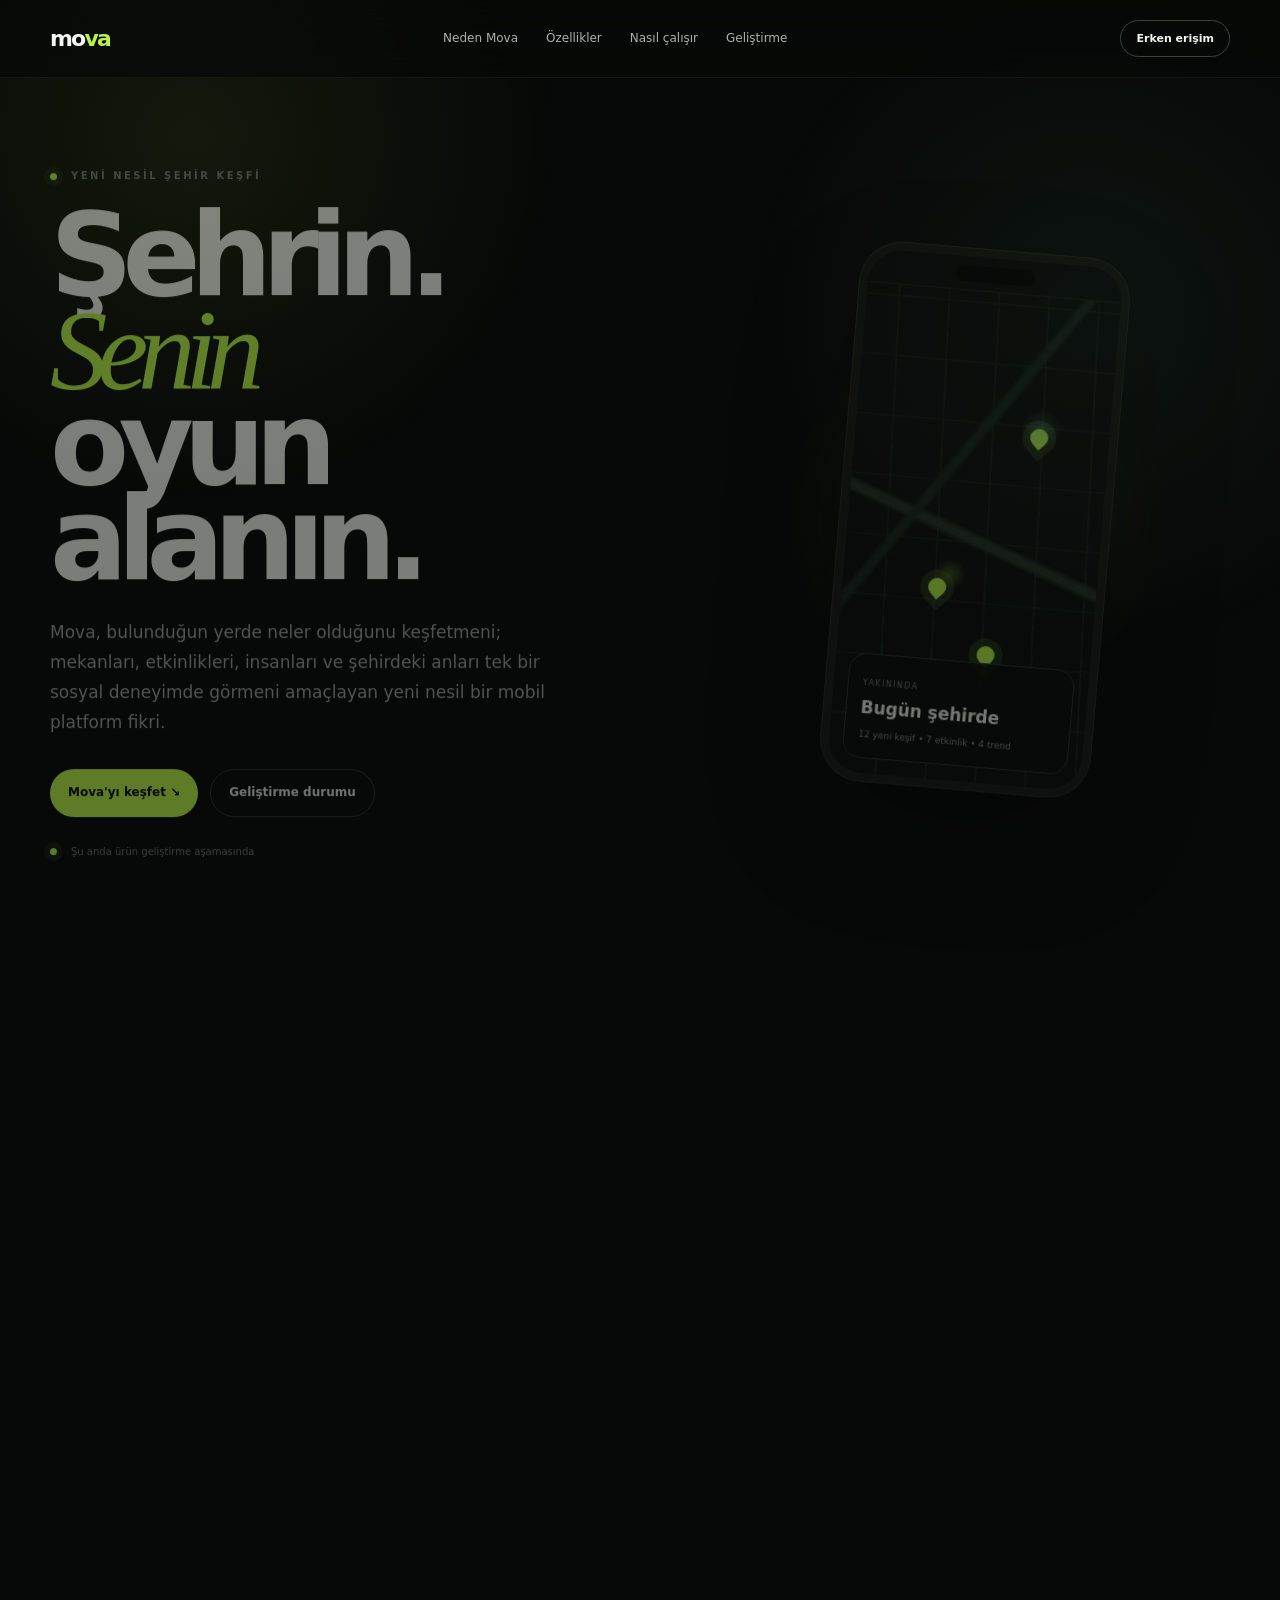
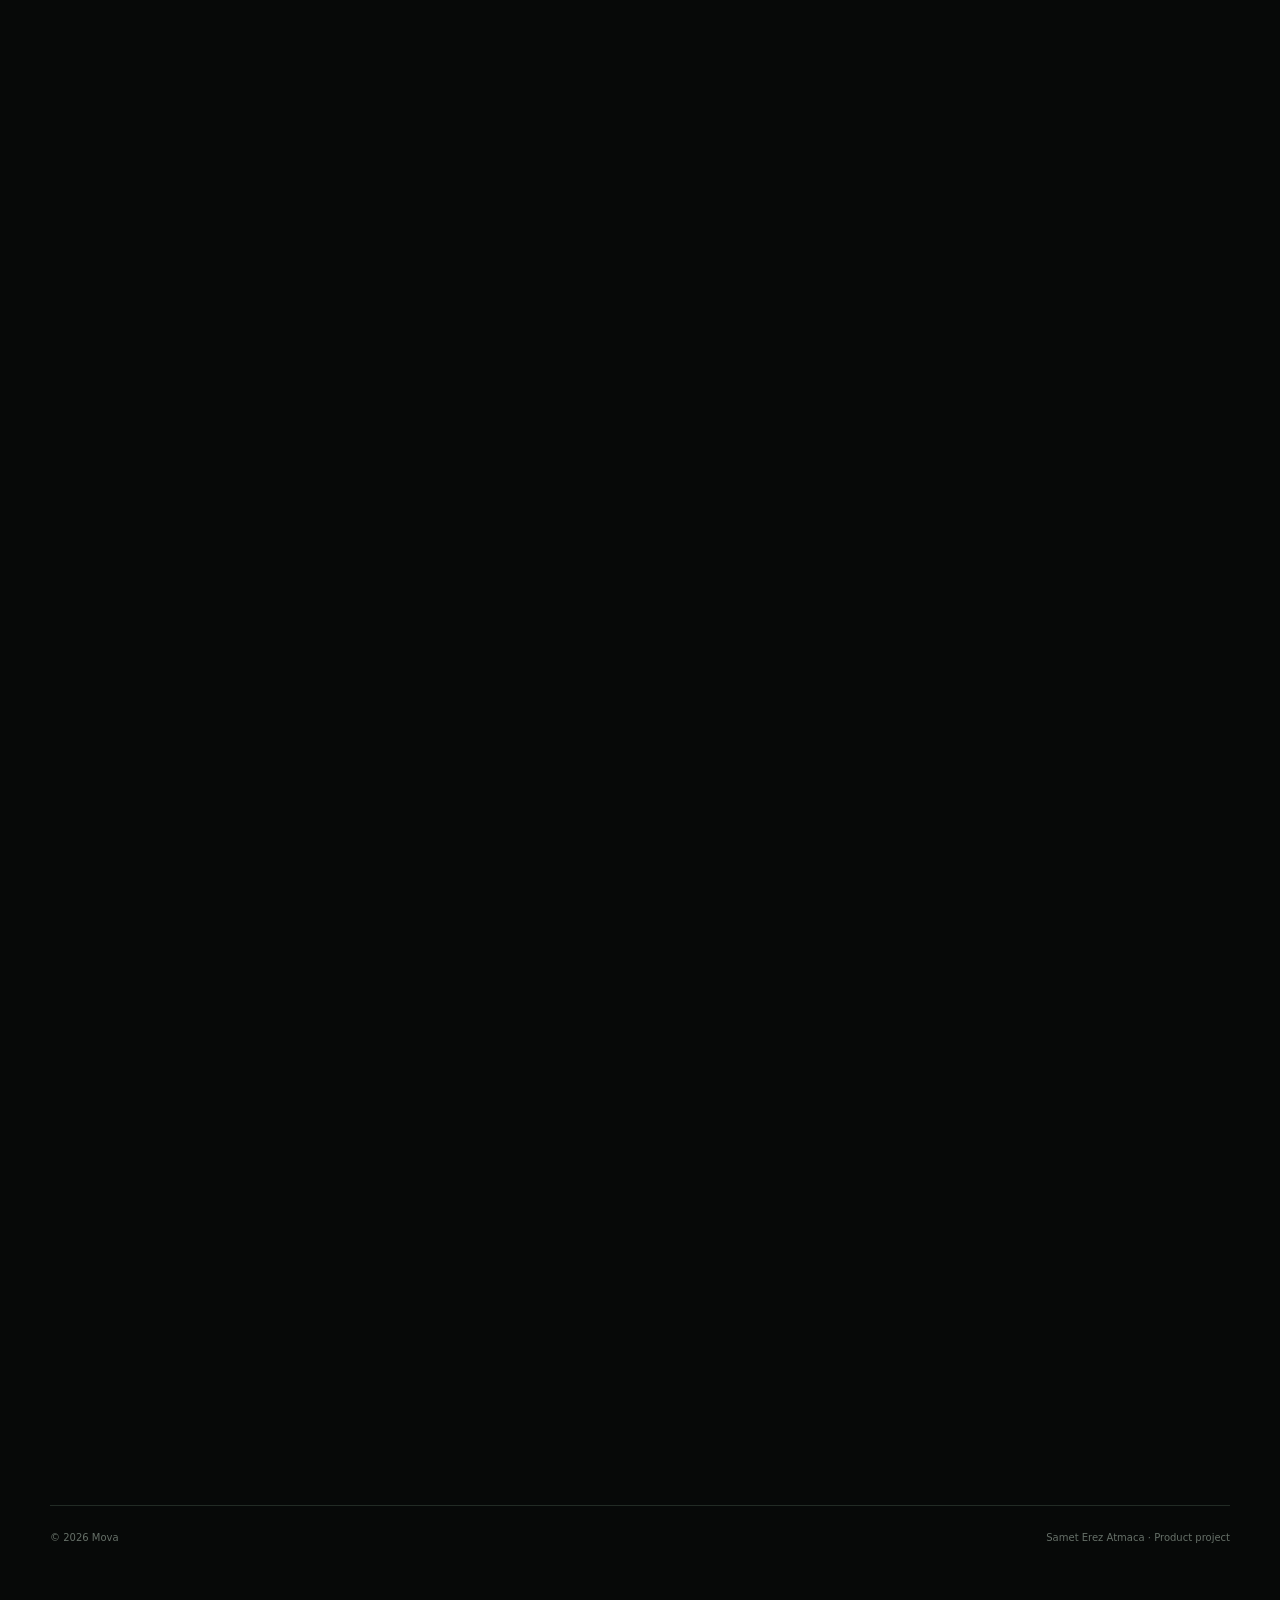
==== mova/index.html @ a4780892 "Add extensionless Mova route" ====
<!doctype html><html lang="tr"><head><meta charset="utf-8"><meta name="viewport" content="width=device-width,initial-scale=1"><meta http-equiv="refresh" content="0;url=../mova.html"><title>Mova</title></head><body></body></html>
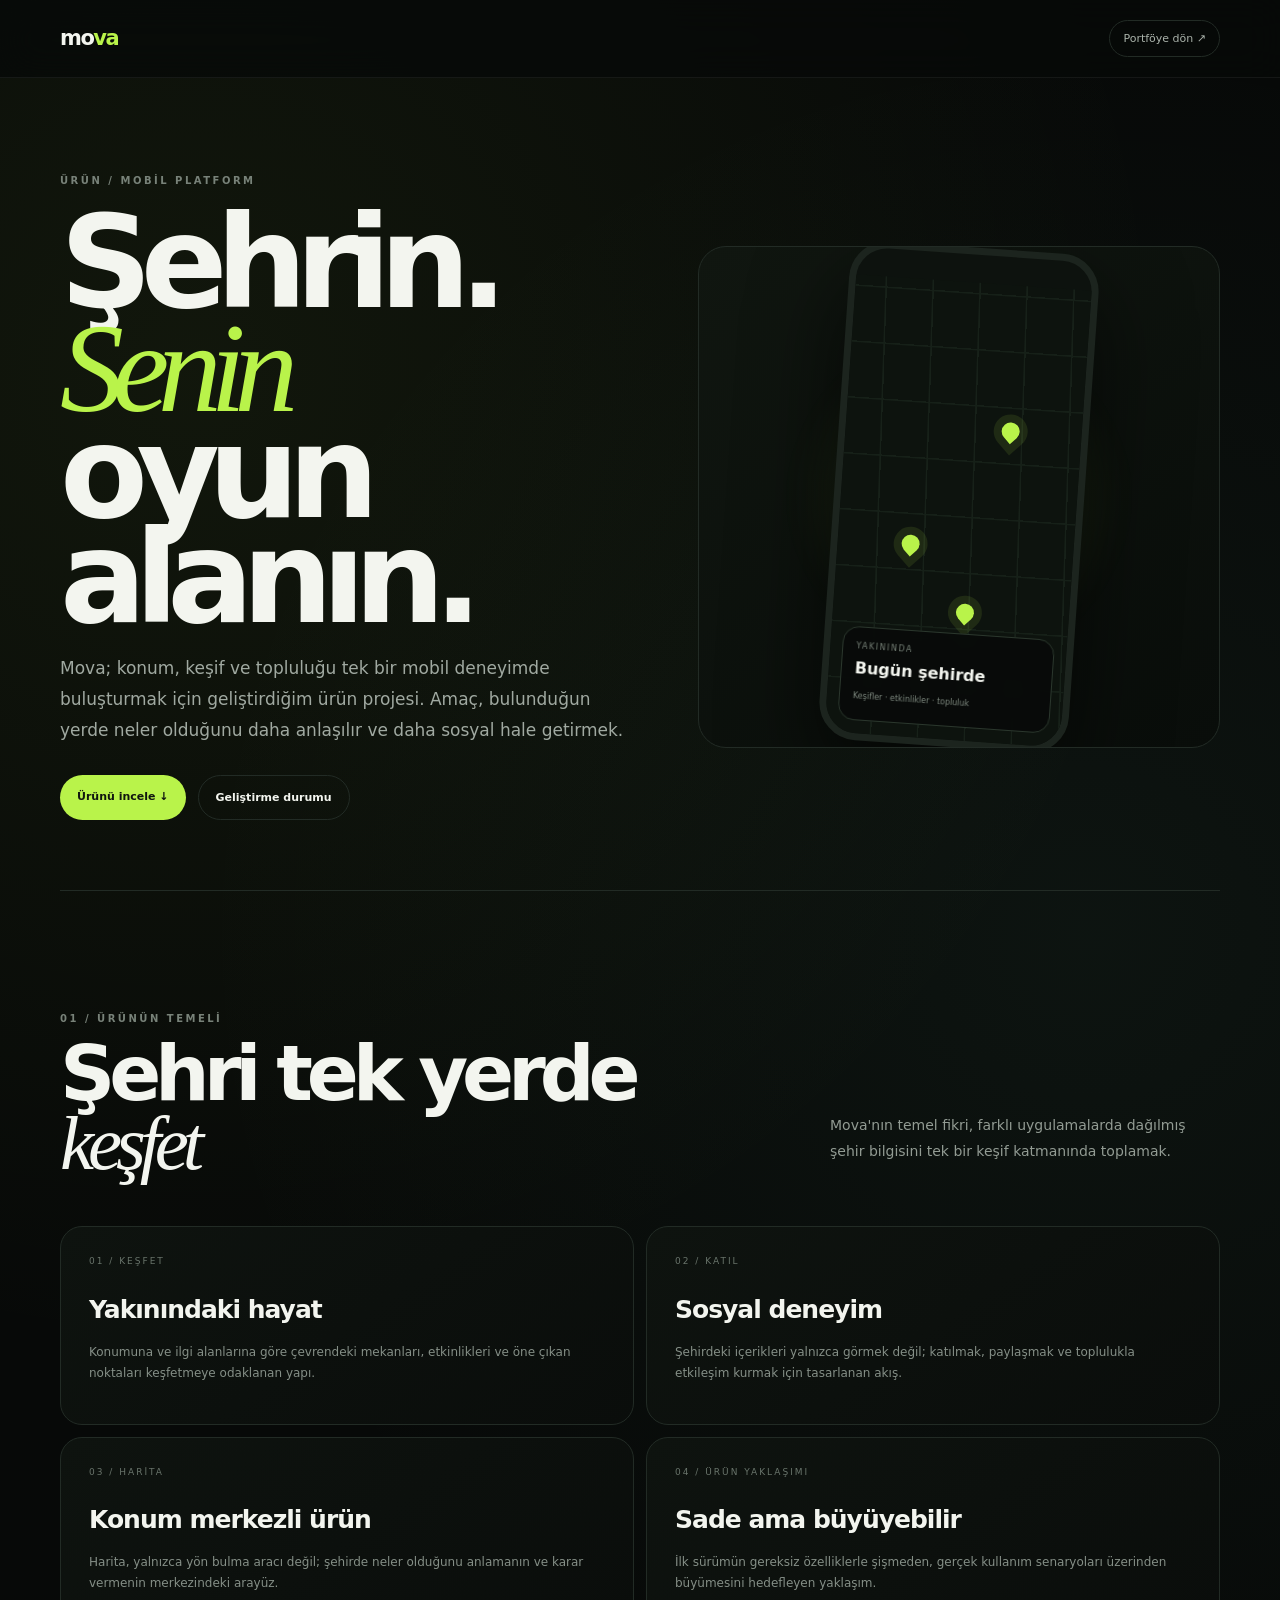
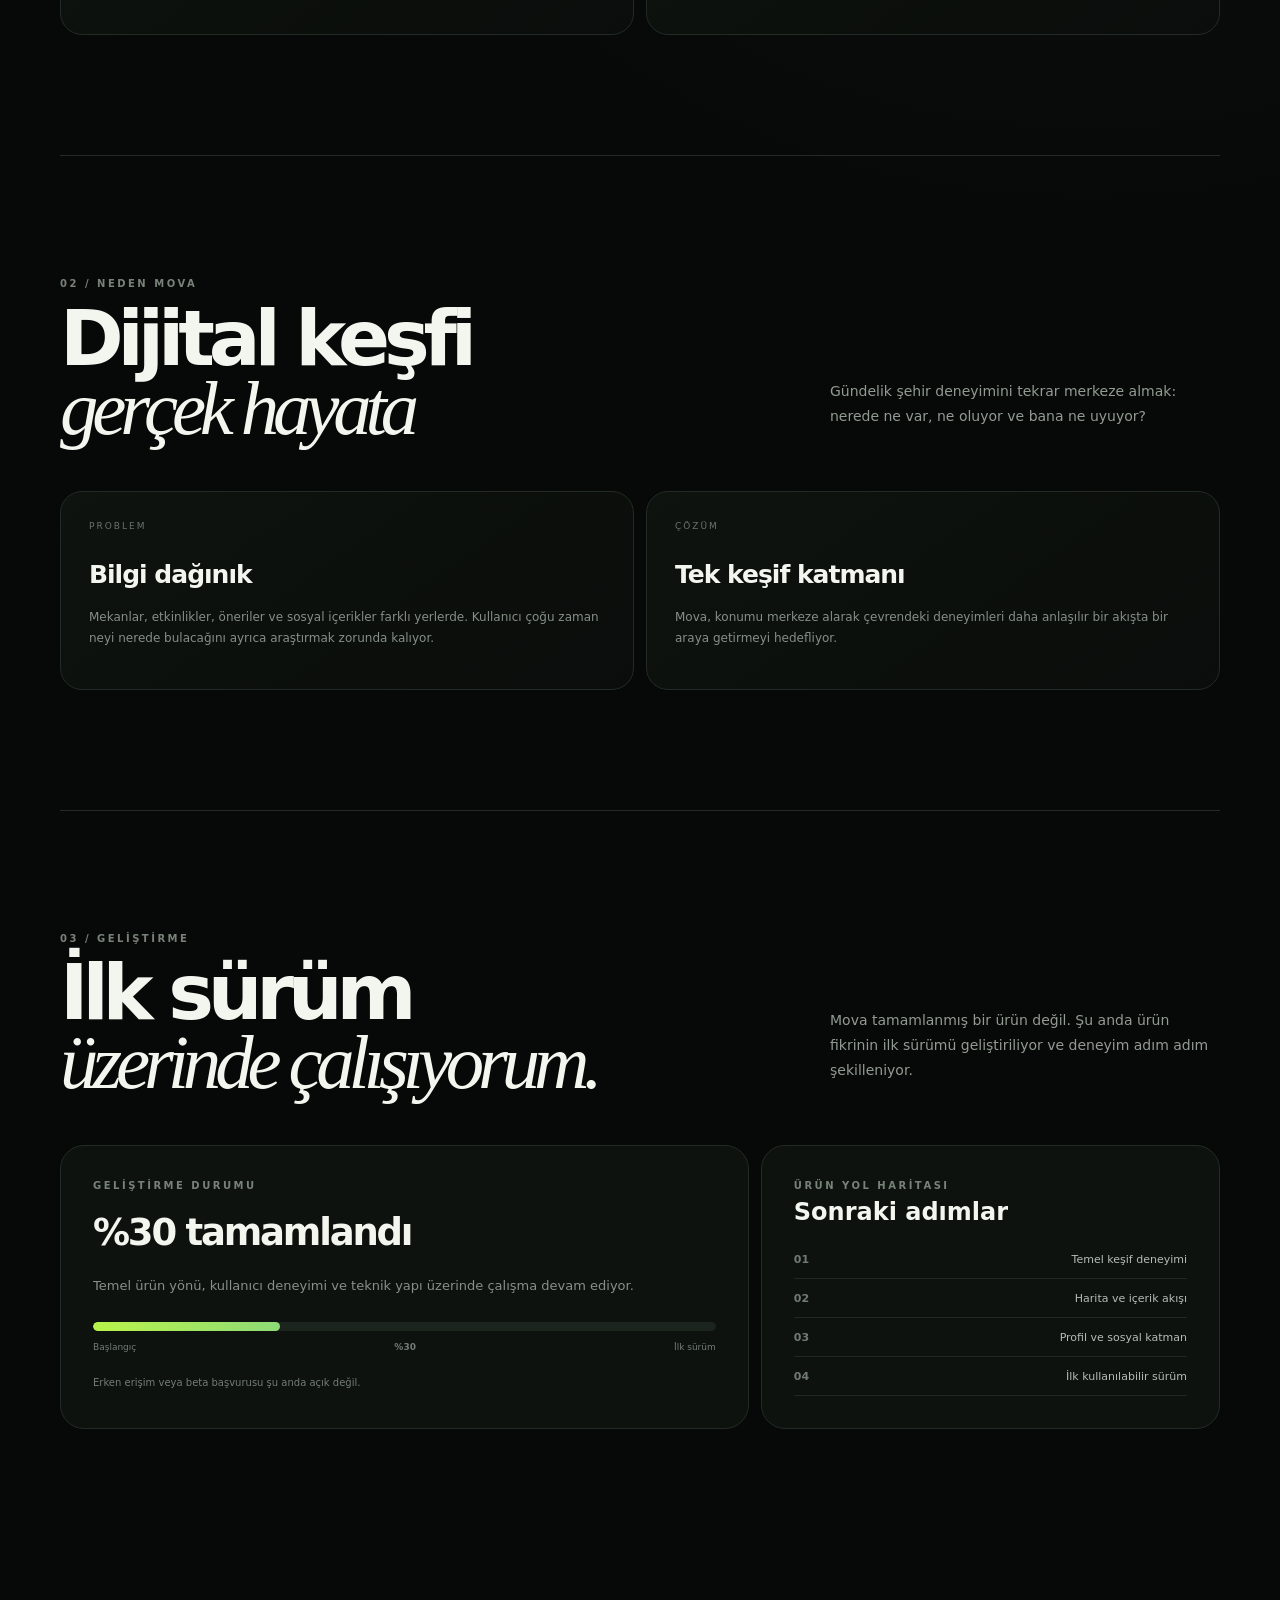
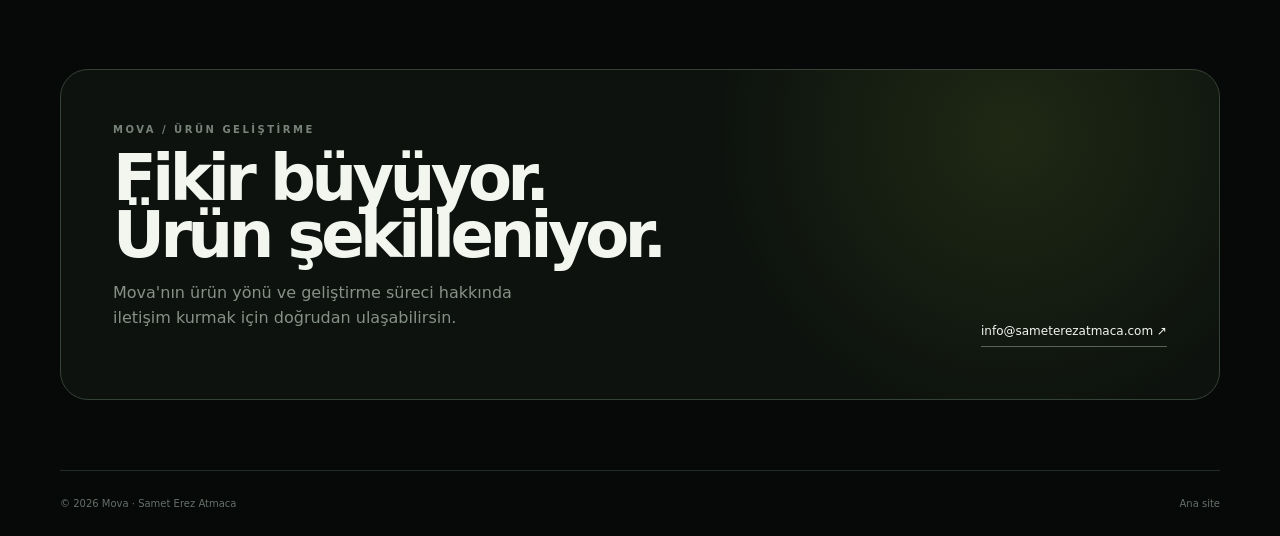
==== commit ed26be8f: "Build extensionless Mova product page with 30% status" ====
--- a/mova/index.html
+++ b/mova/index.html
@@ -1 +1,23 @@
-<!doctype html><html lang="tr"><head><meta charset="utf-8"><meta name="viewport" content="width=device-width,initial-scale=1"><meta http-equiv="refresh" content="0;url=../mova.html"><title>Mova</title></head><body></body></html>+<!doctype html>
+<html lang="tr">
+<head>
+<meta charset="utf-8"><meta name="viewport" content="width=device-width,initial-scale=1">
+<meta name="description" content="Mova — konum, keşif ve topluluğu tek deneyimde buluşturan mobil ürün.">
+<meta name="theme-color" content="#070908">
+<title>Mova — Ürün</title>
+<style>
+:root{--bg:#070908;--card:#0d120e;--text:#f3f5ef;--muted:#929b93;--line:#222b25;--accent:#b9f34a;--max:1160px}*{box-sizing:border-box}html{scroll-behavior:smooth}body{margin:0;background:radial-gradient(circle at 15% 10%,rgba(185,243,74,.06),transparent 28%),radial-gradient(circle at 85% 25%,rgba(127,224,176,.05),transparent 30%),var(--bg);color:var(--text);font-family:Inter,system-ui,sans-serif;line-height:1.55}a{color:inherit;text-decoration:none}.wrap{width:min(var(--max),calc(100% - 40px));margin:auto}.nav{height:78px;position:sticky;top:0;z-index:20;background:rgba(7,9,8,.78);backdrop-filter:blur(18px);border-bottom:1px solid rgba(255,255,255,.06)}.navin{height:100%;display:flex;align-items:center;justify-content:space-between}.brand{font-weight:900;font-size:21px;letter-spacing:-1.5px}.brand span{color:var(--accent)}.back{font-size:11px;color:#aab3aa;border:1px solid var(--line);padding:9px 13px;border-radius:999px}.hero{min-height:82vh;display:grid;grid-template-columns:1.05fr .95fr;gap:60px;align-items:center;padding:95px 0 70px}.eyebrow{font-size:10px;font-weight:800;letter-spacing:2.5px;color:#788279}.hero h1{font-size:clamp(68px,10vw,140px);letter-spacing:-.09em;line-height:.82;margin:22px 0}.hero h1 em{font-family:Georgia,serif;font-weight:400;color:var(--accent)}.lead{max-width:610px;color:#a0a9a1;font-size:17px;line-height:1.8}.actions{display:flex;gap:12px;flex-wrap:wrap;margin-top:30px}.btn{padding:13px 17px;border-radius:999px;font-size:11px;font-weight:900}.primary{background:var(--accent);color:#10160f}.secondary{border:1px solid var(--line)}.visual{min-height:500px;border:1px solid var(--line);border-radius:28px;background:linear-gradient(145deg,#101610,#090d0a);position:relative;overflow:hidden;display:grid;place-items:center}.orb{position:absolute;width:380px;height:380px;border-radius:50%;background:radial-gradient(circle,rgba(185,243,74,.16),transparent 62%);filter:blur(12px)}.phone{position:relative;width:250px;height:500px;border:7px solid #1c241e;border-radius:38px;background:#0d120e;box-shadow:0 40px 90px #0009;overflow:hidden;transform:rotate(4deg)}.screen{position:absolute;inset:28px 0 0;background:repeating-linear-gradient(0deg,transparent 0 54px,#162018 55px 56px),repeating-linear-gradient(88deg,transparent 0 45px,#172119 46px 47px),#0d130e}.pin{position:absolute;width:18px;height:18px;border-radius:50% 50% 50% 0;background:var(--accent);transform:rotate(-45deg);box-shadow:0 0 0 8px rgba(185,243,74,.1)}.p1{left:27%;top:56%}.p2{left:66%;top:30%}.p3{left:52%;top:70%}.mapcard{position:absolute;left:12px;right:12px;bottom:13px;padding:13px;border:1px solid #2b372d;border-radius:16px;background:rgba(7,10,8,.88);backdrop-filter:blur(8px)}.mapcard small{display:block;color:#778178;font-size:8px;letter-spacing:1.5px}.mapcard strong{display:block;font-size:16px;margin-top:4px}.mapcard span{font-size:8px;color:#7e887f}.section{padding:120px 0;border-top:1px solid var(--line)}.head{display:flex;justify-content:space-between;gap:50px;align-items:end;margin-bottom:48px}.head h2{font-size:clamp(48px,6vw,86px);letter-spacing:-.08em;line-height:.9;margin:12px 0 0}.head h2 em{font-family:Georgia,serif;font-weight:400}.head p{max-width:390px;color:var(--muted);font-size:14px;line-height:1.8}.grid{display:grid;grid-template-columns:repeat(2,1fr);gap:12px}.card{padding:28px;border:1px solid var(--line);border-radius:22px;background:linear-gradient(145deg,#0e130f,#0a0d0b)}.card small{display:block;color:#69746b;font-size:9px;letter-spacing:2px;margin-bottom:22px}.card h3{font-size:25px;letter-spacing:-.04em;margin:0 0 9px}.card p{font-size:12px;color:#858f87;line-height:1.75}.status{display:grid;grid-template-columns:1.2fr .8fr;gap:12px}.statusbox,.roadmap{border:1px solid var(--line);border-radius:24px;background:var(--card);padding:32px}.statusbox h3{font-size:37px;letter-spacing:-.06em;margin:10px 0}.statusbox p{color:#879087;font-size:13px;line-height:1.8}.bar{height:9px;background:#1b241d;border-radius:999px;overflow:hidden;margin:24px 0 10px}.bar span{display:block;width:30%;height:100%;background:linear-gradient(90deg,var(--accent),#8edb77);border-radius:999px}.statusline{display:flex;justify-content:space-between;color:#727d74;font-size:9px}.roadmap h3{margin:0;font-size:24px}.roadmap-list{margin-top:20px;display:grid;gap:11px}.roadmap-list div{display:flex;justify-content:space-between;gap:20px;padding-bottom:10px;border-bottom:1px solid #202921;font-size:11px}.roadmap-list b{color:#707b72}.roadmap-list span{color:#b4bdb5;text-align:right}.note{margin-top:20px;color:#737d75;font-size:10px}.cta{padding:120px 0 70px}.ctabox{border:1px solid #354236;border-radius:28px;padding:52px;display:flex;justify-content:space-between;gap:40px;align-items:end;background:radial-gradient(circle at 82% 20%,rgba(185,243,74,.1),transparent 30%),#0d120e}.ctabox h2{font-size:clamp(40px,5vw,70px);line-height:.9;letter-spacing:-.07em;margin:12px 0}.ctabox p{color:#879087;max-width:450px}.mail{font-size:12px;border-bottom:1px solid #586255;padding-bottom:5px}footer{border-top:1px solid var(--line);padding:25px 0;color:#657068;font-size:10px;display:flex;justify-content:space-between}
+@media(max-width:850px){.hero{grid-template-columns:1fr;padding-top:75px}.visual{min-height:430px}.phone{width:215px;height:430px}.head{display:block}.head p{margin-top:18px}.status{grid-template-columns:1fr}.ctabox{display:block;padding:38px}.mail{display:inline-block;margin-top:20px}}@media(max-width:560px){.wrap{width:calc(100% - 30px)}.hero h1{font-size:63px}.grid{grid-template-columns:1fr}.visual{min-height:390px}.phone{width:195px;height:380px}.section{padding:90px 0}footer{display:block}footer div+div{margin-top:8px}}
+</style>
+</head>
+<body>
+<header class="nav"><div class="wrap navin"><a class="brand" href="../">mo<span>va</span></a><a class="back" href="../">Portföye dön ↗</a></div></header>
+<main>
+<section class="wrap hero"><div><div class="eyebrow">ÜRÜN / MOBİL PLATFORM</div><h1>Şehrin.<br><em>Senin</em><br>oyun alanın.</h1><p class="lead">Mova; konum, keşif ve topluluğu tek bir mobil deneyimde buluşturmak için geliştirdiğim ürün projesi. Amaç, bulunduğun yerde neler olduğunu daha anlaşılır ve daha sosyal hale getirmek.</p><div class="actions"><a class="btn primary" href="#ozellikler">Ürünü incele ↓</a><a class="btn secondary" href="#durum">Geliştirme durumu</a></div></div><div class="visual"><div class="orb"></div><div class="phone"><div class="screen"><span class="pin p1"></span><span class="pin p2"></span><span class="pin p3"></span><div class="mapcard"><small>YAKININDA</small><strong>Bugün şehirde</strong><span>Keşifler · etkinlikler · topluluk</span></div></div></div></div></section>
+<section id="ozellikler" class="wrap section"><div class="head"><div><div class="eyebrow">01 / ÜRÜNÜN TEMELİ</div><h2>Şehri tek yerde<br><em>keşfet</em></h2></div><p>Mova'nın temel fikri, farklı uygulamalarda dağılmış şehir bilgisini tek bir keşif katmanında toplamak.</p></div><div class="grid"><article class="card"><small>01 / KEŞFET</small><h3>Yakınındaki hayat</h3><p>Konumuna ve ilgi alanlarına göre çevrendeki mekanları, etkinlikleri ve öne çıkan noktaları keşfetmeye odaklanan yapı.</p></article><article class="card"><small>02 / KATIL</small><h3>Sosyal deneyim</h3><p>Şehirdeki içerikleri yalnızca görmek değil; katılmak, paylaşmak ve toplulukla etkileşim kurmak için tasarlanan akış.</p></article><article class="card"><small>03 / HARİTA</small><h3>Konum merkezli ürün</h3><p>Harita, yalnızca yön bulma aracı değil; şehirde neler olduğunu anlamanın ve karar vermenin merkezindeki arayüz.</p></article><article class="card"><small>04 / ÜRÜN YAKLAŞIMI</small><h3>Sade ama büyüyebilir</h3><p>İlk sürümün gereksiz özelliklerle şişmeden, gerçek kullanım senaryoları üzerinden büyümesini hedefleyen yaklaşım.</p></article></div></section>
+<section class="wrap section"><div class="head"><div><div class="eyebrow">02 / NEDEN MOVA</div><h2>Dijital keşfi<br><em>gerçek hayata</em></h2></div><p>Gündelik şehir deneyimini tekrar merkeze almak: nerede ne var, ne oluyor ve bana ne uyuyor?</p></div><div class="grid"><article class="card"><small>PROBLEM</small><h3>Bilgi dağınık</h3><p>Mekanlar, etkinlikler, öneriler ve sosyal içerikler farklı yerlerde. Kullanıcı çoğu zaman neyi nerede bulacağını ayrıca araştırmak zorunda kalıyor.</p></article><article class="card"><small>ÇÖZÜM</small><h3>Tek keşif katmanı</h3><p>Mova, konumu merkeze alarak çevrendeki deneyimleri daha anlaşılır bir akışta bir araya getirmeyi hedefliyor.</p></article></div></section>
+<section id="durum" class="wrap section"><div class="head"><div><div class="eyebrow">03 / GELİŞTİRME</div><h2>İlk sürüm<br><em>üzerinde çalışıyorum.</em></h2></div><p>Mova tamamlanmış bir ürün değil. Şu anda ürün fikrinin ilk sürümü geliştiriliyor ve deneyim adım adım şekilleniyor.</p></div><div class="status"><div class="statusbox"><div class="eyebrow">GELİŞTİRME DURUMU</div><h3>%30 tamamlandı</h3><p>Temel ürün yönü, kullanıcı deneyimi ve teknik yapı üzerinde çalışma devam ediyor.</p><div class="bar"><span></span></div><div class="statusline"><span>Başlangıç</span><strong>%30</strong><span>İlk sürüm</span></div><div class="note">Erken erişim veya beta başvurusu şu anda açık değil.</div></div><div class="roadmap"><div class="eyebrow">ÜRÜN YOL HARİTASI</div><h3>Sonraki adımlar</h3><div class="roadmap-list"><div><b>01</b><span>Temel keşif deneyimi</span></div><div><b>02</b><span>Harita ve içerik akışı</span></div><div><b>03</b><span>Profil ve sosyal katman</span></div><div><b>04</b><span>İlk kullanılabilir sürüm</span></div></div></div></div></section>
+<section id="iletisim" class="cta"><div class="wrap ctabox"><div><div class="eyebrow">MOVA / ÜRÜN GELİŞTİRME</div><h2>Fikir büyüyor.<br>Ürün şekilleniyor.</h2><p>Mova'nın ürün yönü ve geliştirme süreci hakkında iletişim kurmak için doğrudan ulaşabilirsin.</p></div><a class="mail" href="mailto:info@sameterezatmaca.com">info@sameterezatmaca.com ↗</a></div></section>
+</main>
+<footer class="wrap"><div>© 2026 Mova · Samet Erez Atmaca</div><div><a href="../">Ana site</a></div></footer>
+</body></html>
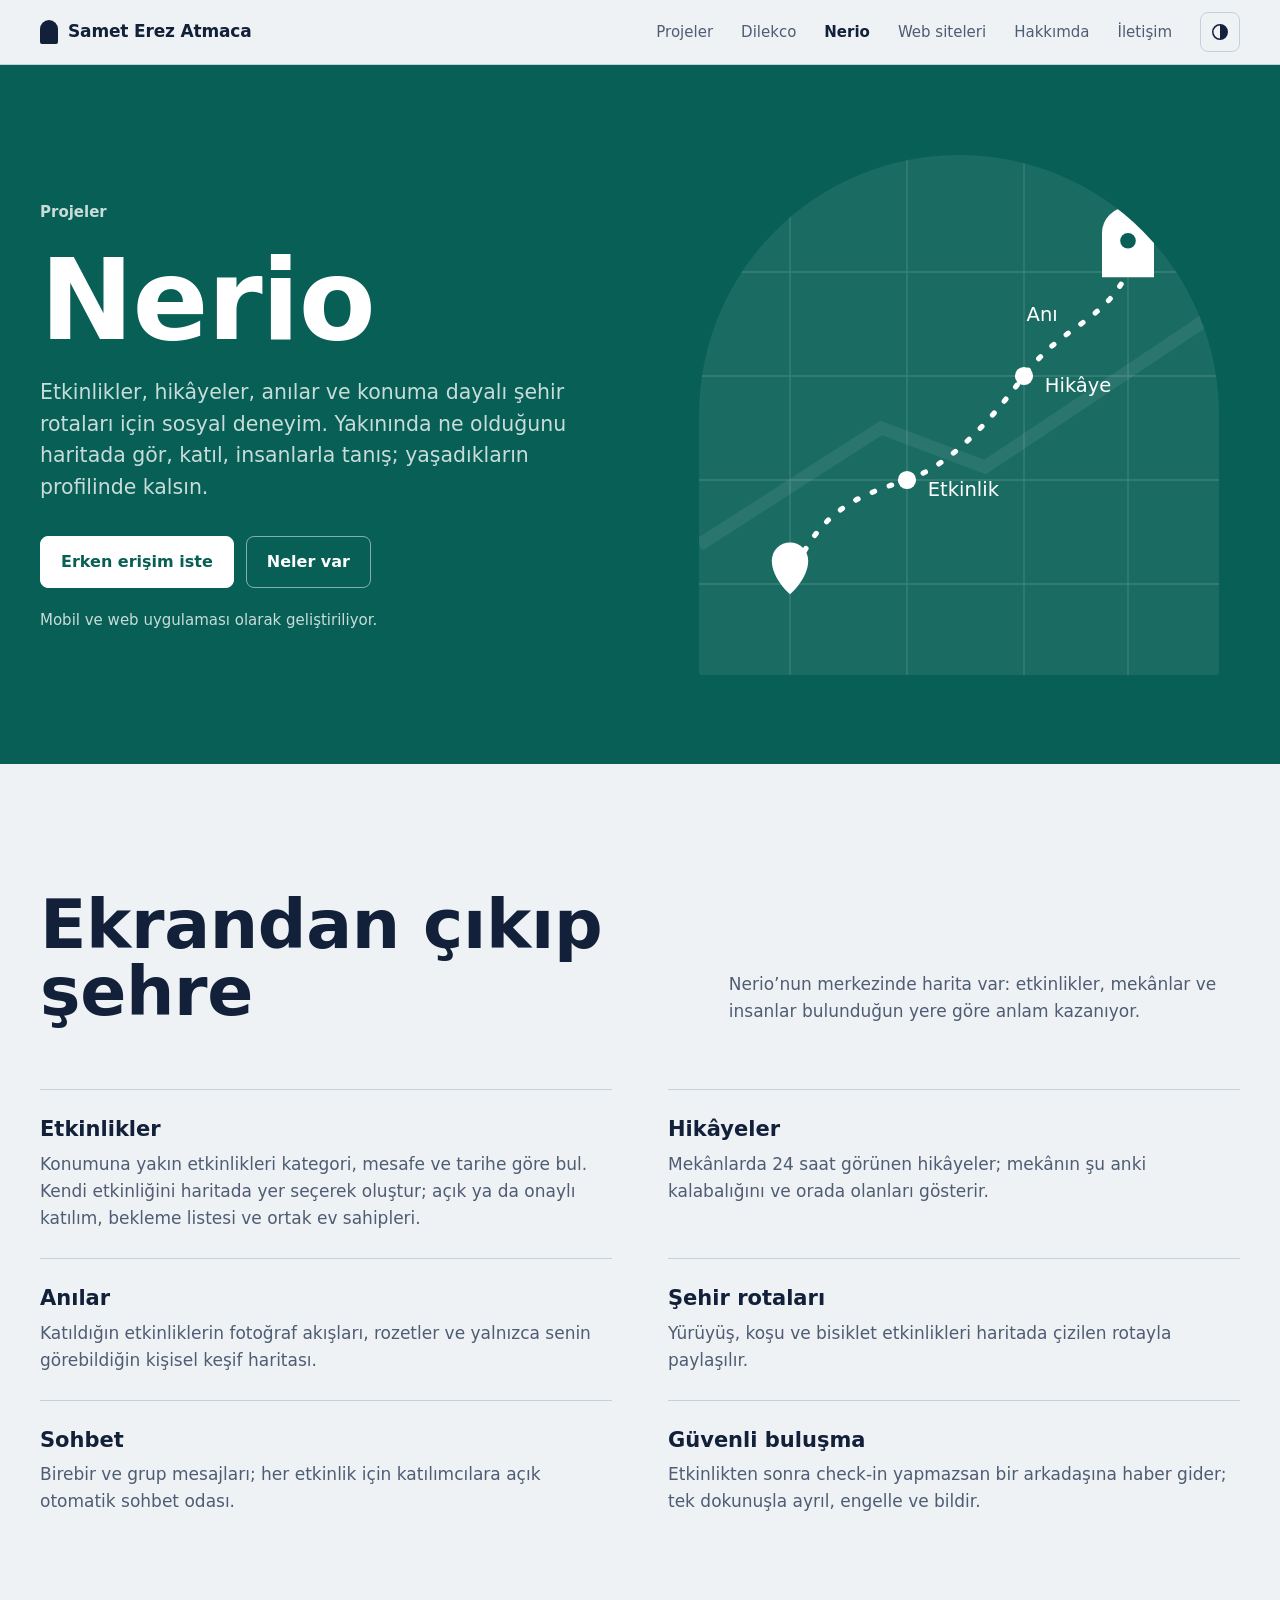
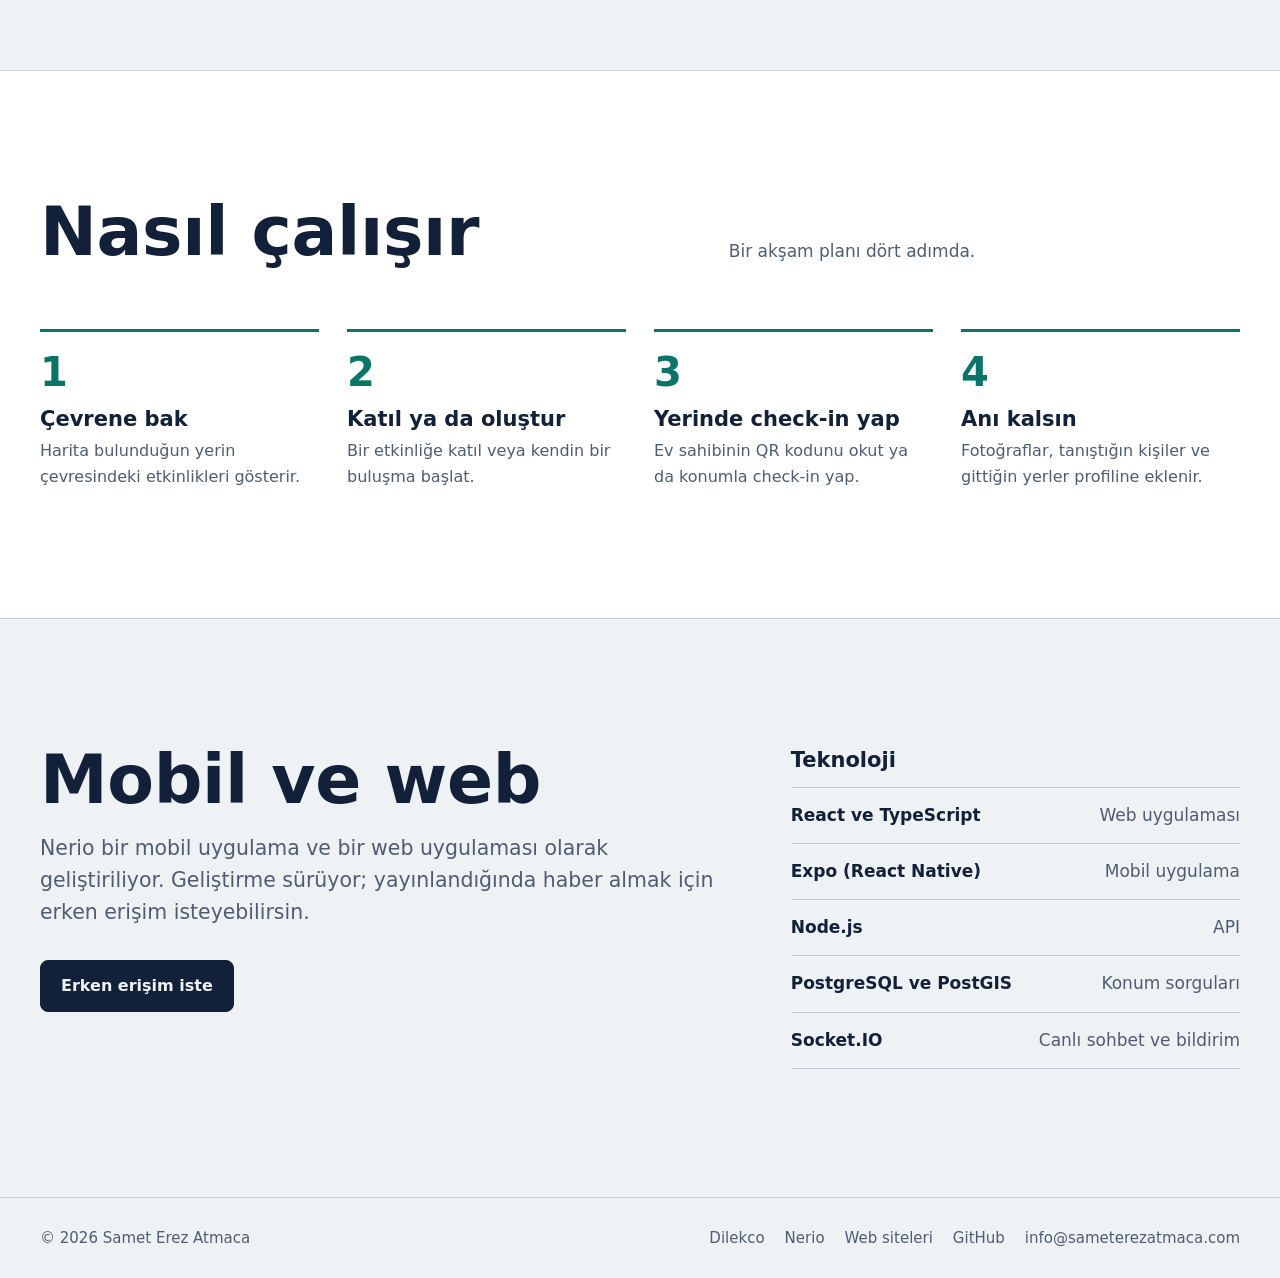
==== commit 8b0dc57f: "Redesign site; add Dilekco page; rename Mova to Nerio - New shared design (site.css, site-ui.js): po" ====
--- a/mova/index.html
+++ b/mova/index.html
@@ -1,23 +1,14 @@
 <!doctype html>
 <html lang="tr">
 <head>
-<meta charset="utf-8"><meta name="viewport" content="width=device-width,initial-scale=1">
-<meta name="description" content="Mova — konum, keşif ve topluluğu tek deneyimde buluşturan mobil ürün.">
-<meta name="theme-color" content="#070908">
-<title>Mova — Ürün</title>
-<style>
-:root{--bg:#070908;--card:#0d120e;--text:#f3f5ef;--muted:#929b93;--line:#222b25;--accent:#b9f34a;--max:1160px}*{box-sizing:border-box}html{scroll-behavior:smooth}body{margin:0;background:radial-gradient(circle at 15% 10%,rgba(185,243,74,.06),transparent 28%),radial-gradient(circle at 85% 25%,rgba(127,224,176,.05),transparent 30%),var(--bg);color:var(--text);font-family:Inter,system-ui,sans-serif;line-height:1.55}a{color:inherit;text-decoration:none}.wrap{width:min(var(--max),calc(100% - 40px));margin:auto}.nav{height:78px;position:sticky;top:0;z-index:20;background:rgba(7,9,8,.78);backdrop-filter:blur(18px);border-bottom:1px solid rgba(255,255,255,.06)}.navin{height:100%;display:flex;align-items:center;justify-content:space-between}.brand{font-weight:900;font-size:21px;letter-spacing:-1.5px}.brand span{color:var(--accent)}.back{font-size:11px;color:#aab3aa;border:1px solid var(--line);padding:9px 13px;border-radius:999px}.hero{min-height:82vh;display:grid;grid-template-columns:1.05fr .95fr;gap:60px;align-items:center;padding:95px 0 70px}.eyebrow{font-size:10px;font-weight:800;letter-spacing:2.5px;color:#788279}.hero h1{font-size:clamp(68px,10vw,140px);letter-spacing:-.09em;line-height:.82;margin:22px 0}.hero h1 em{font-family:Georgia,serif;font-weight:400;color:var(--accent)}.lead{max-width:610px;color:#a0a9a1;font-size:17px;line-height:1.8}.actions{display:flex;gap:12px;flex-wrap:wrap;margin-top:30px}.btn{padding:13px 17px;border-radius:999px;font-size:11px;font-weight:900}.primary{background:var(--accent);color:#10160f}.secondary{border:1px solid var(--line)}.visual{min-height:500px;border:1px solid var(--line);border-radius:28px;background:linear-gradient(145deg,#101610,#090d0a);position:relative;overflow:hidden;display:grid;place-items:center}.orb{position:absolute;width:380px;height:380px;border-radius:50%;background:radial-gradient(circle,rgba(185,243,74,.16),transparent 62%);filter:blur(12px)}.phone{position:relative;width:250px;height:500px;border:7px solid #1c241e;border-radius:38px;background:#0d120e;box-shadow:0 40px 90px #0009;overflow:hidden;transform:rotate(4deg)}.screen{position:absolute;inset:28px 0 0;background:repeating-linear-gradient(0deg,transparent 0 54px,#162018 55px 56px),repeating-linear-gradient(88deg,transparent 0 45px,#172119 46px 47px),#0d130e}.pin{position:absolute;width:18px;height:18px;border-radius:50% 50% 50% 0;background:var(--accent);transform:rotate(-45deg);box-shadow:0 0 0 8px rgba(185,243,74,.1)}.p1{left:27%;top:56%}.p2{left:66%;top:30%}.p3{left:52%;top:70%}.mapcard{position:absolute;left:12px;right:12px;bottom:13px;padding:13px;border:1px solid #2b372d;border-radius:16px;background:rgba(7,10,8,.88);backdrop-filter:blur(8px)}.mapcard small{display:block;color:#778178;font-size:8px;letter-spacing:1.5px}.mapcard strong{display:block;font-size:16px;margin-top:4px}.mapcard span{font-size:8px;color:#7e887f}.section{padding:120px 0;border-top:1px solid var(--line)}.head{display:flex;justify-content:space-between;gap:50px;align-items:end;margin-bottom:48px}.head h2{font-size:clamp(48px,6vw,86px);letter-spacing:-.08em;line-height:.9;margin:12px 0 0}.head h2 em{font-family:Georgia,serif;font-weight:400}.head p{max-width:390px;color:var(--muted);font-size:14px;line-height:1.8}.grid{display:grid;grid-template-columns:repeat(2,1fr);gap:12px}.card{padding:28px;border:1px solid var(--line);border-radius:22px;background:linear-gradient(145deg,#0e130f,#0a0d0b)}.card small{display:block;color:#69746b;font-size:9px;letter-spacing:2px;margin-bottom:22px}.card h3{font-size:25px;letter-spacing:-.04em;margin:0 0 9px}.card p{font-size:12px;color:#858f87;line-height:1.75}.status{display:grid;grid-template-columns:1.2fr .8fr;gap:12px}.statusbox,.roadmap{border:1px solid var(--line);border-radius:24px;background:var(--card);padding:32px}.statusbox h3{font-size:37px;letter-spacing:-.06em;margin:10px 0}.statusbox p{color:#879087;font-size:13px;line-height:1.8}.bar{height:9px;background:#1b241d;border-radius:999px;overflow:hidden;margin:24px 0 10px}.bar span{display:block;width:30%;height:100%;background:linear-gradient(90deg,var(--accent),#8edb77);border-radius:999px}.statusline{display:flex;justify-content:space-between;color:#727d74;font-size:9px}.roadmap h3{margin:0;font-size:24px}.roadmap-list{margin-top:20px;display:grid;gap:11px}.roadmap-list div{display:flex;justify-content:space-between;gap:20px;padding-bottom:10px;border-bottom:1px solid #202921;font-size:11px}.roadmap-list b{color:#707b72}.roadmap-list span{color:#b4bdb5;text-align:right}.note{margin-top:20px;color:#737d75;font-size:10px}.cta{padding:120px 0 70px}.ctabox{border:1px solid #354236;border-radius:28px;padding:52px;display:flex;justify-content:space-between;gap:40px;align-items:end;background:radial-gradient(circle at 82% 20%,rgba(185,243,74,.1),transparent 30%),#0d120e}.ctabox h2{font-size:clamp(40px,5vw,70px);line-height:.9;letter-spacing:-.07em;margin:12px 0}.ctabox p{color:#879087;max-width:450px}.mail{font-size:12px;border-bottom:1px solid #586255;padding-bottom:5px}footer{border-top:1px solid var(--line);padding:25px 0;color:#657068;font-size:10px;display:flex;justify-content:space-between}
-@media(max-width:850px){.hero{grid-template-columns:1fr;padding-top:75px}.visual{min-height:430px}.phone{width:215px;height:430px}.head{display:block}.head p{margin-top:18px}.status{grid-template-columns:1fr}.ctabox{display:block;padding:38px}.mail{display:inline-block;margin-top:20px}}@media(max-width:560px){.wrap{width:calc(100% - 30px)}.hero h1{font-size:63px}.grid{grid-template-columns:1fr}.visual{min-height:390px}.phone{width:195px;height:380px}.section{padding:90px 0}footer{display:block}footer div+div{margin-top:8px}}
-</style>
+<meta charset="utf-8">
+<meta name="viewport" content="width=device-width,initial-scale=1">
+<meta http-equiv="refresh" content="0;url=../nerio.html">
+<meta name="robots" content="noindex">
+<link rel="canonical" href="https://sameterezatmaca.com/nerio.html">
+<title>Nerio</title>
 </head>
 <body>
-<header class="nav"><div class="wrap navin"><a class="brand" href="../">mo<span>va</span></a><a class="back" href="../">Portföye dön ↗</a></div></header>
-<main>
-<section class="wrap hero"><div><div class="eyebrow">ÜRÜN / MOBİL PLATFORM</div><h1>Şehrin.<br><em>Senin</em><br>oyun alanın.</h1><p class="lead">Mova; konum, keşif ve topluluğu tek bir mobil deneyimde buluşturmak için geliştirdiğim ürün projesi. Amaç, bulunduğun yerde neler olduğunu daha anlaşılır ve daha sosyal hale getirmek.</p><div class="actions"><a class="btn primary" href="#ozellikler">Ürünü incele ↓</a><a class="btn secondary" href="#durum">Geliştirme durumu</a></div></div><div class="visual"><div class="orb"></div><div class="phone"><div class="screen"><span class="pin p1"></span><span class="pin p2"></span><span class="pin p3"></span><div class="mapcard"><small>YAKININDA</small><strong>Bugün şehirde</strong><span>Keşifler · etkinlikler · topluluk</span></div></div></div></div></section>
-<section id="ozellikler" class="wrap section"><div class="head"><div><div class="eyebrow">01 / ÜRÜNÜN TEMELİ</div><h2>Şehri tek yerde<br><em>keşfet</em></h2></div><p>Mova'nın temel fikri, farklı uygulamalarda dağılmış şehir bilgisini tek bir keşif katmanında toplamak.</p></div><div class="grid"><article class="card"><small>01 / KEŞFET</small><h3>Yakınındaki hayat</h3><p>Konumuna ve ilgi alanlarına göre çevrendeki mekanları, etkinlikleri ve öne çıkan noktaları keşfetmeye odaklanan yapı.</p></article><article class="card"><small>02 / KATIL</small><h3>Sosyal deneyim</h3><p>Şehirdeki içerikleri yalnızca görmek değil; katılmak, paylaşmak ve toplulukla etkileşim kurmak için tasarlanan akış.</p></article><article class="card"><small>03 / HARİTA</small><h3>Konum merkezli ürün</h3><p>Harita, yalnızca yön bulma aracı değil; şehirde neler olduğunu anlamanın ve karar vermenin merkezindeki arayüz.</p></article><article class="card"><small>04 / ÜRÜN YAKLAŞIMI</small><h3>Sade ama büyüyebilir</h3><p>İlk sürümün gereksiz özelliklerle şişmeden, gerçek kullanım senaryoları üzerinden büyümesini hedefleyen yaklaşım.</p></article></div></section>
-<section class="wrap section"><div class="head"><div><div class="eyebrow">02 / NEDEN MOVA</div><h2>Dijital keşfi<br><em>gerçek hayata</em></h2></div><p>Gündelik şehir deneyimini tekrar merkeze almak: nerede ne var, ne oluyor ve bana ne uyuyor?</p></div><div class="grid"><article class="card"><small>PROBLEM</small><h3>Bilgi dağınık</h3><p>Mekanlar, etkinlikler, öneriler ve sosyal içerikler farklı yerlerde. Kullanıcı çoğu zaman neyi nerede bulacağını ayrıca araştırmak zorunda kalıyor.</p></article><article class="card"><small>ÇÖZÜM</small><h3>Tek keşif katmanı</h3><p>Mova, konumu merkeze alarak çevrendeki deneyimleri daha anlaşılır bir akışta bir araya getirmeyi hedefliyor.</p></article></div></section>
-<section id="durum" class="wrap section"><div class="head"><div><div class="eyebrow">03 / GELİŞTİRME</div><h2>İlk sürüm<br><em>üzerinde çalışıyorum.</em></h2></div><p>Mova tamamlanmış bir ürün değil. Şu anda ürün fikrinin ilk sürümü geliştiriliyor ve deneyim adım adım şekilleniyor.</p></div><div class="status"><div class="statusbox"><div class="eyebrow">GELİŞTİRME DURUMU</div><h3>%30 tamamlandı</h3><p>Temel ürün yönü, kullanıcı deneyimi ve teknik yapı üzerinde çalışma devam ediyor.</p><div class="bar"><span></span></div><div class="statusline"><span>Başlangıç</span><strong>%30</strong><span>İlk sürüm</span></div><div class="note">Erken erişim veya beta başvurusu şu anda açık değil.</div></div><div class="roadmap"><div class="eyebrow">ÜRÜN YOL HARİTASI</div><h3>Sonraki adımlar</h3><div class="roadmap-list"><div><b>01</b><span>Temel keşif deneyimi</span></div><div><b>02</b><span>Harita ve içerik akışı</span></div><div><b>03</b><span>Profil ve sosyal katman</span></div><div><b>04</b><span>İlk kullanılabilir sürüm</span></div></div></div></div></section>
-<section id="iletisim" class="cta"><div class="wrap ctabox"><div><div class="eyebrow">MOVA / ÜRÜN GELİŞTİRME</div><h2>Fikir büyüyor.<br>Ürün şekilleniyor.</h2><p>Mova'nın ürün yönü ve geliştirme süreci hakkında iletişim kurmak için doğrudan ulaşabilirsin.</p></div><a class="mail" href="mailto:info@sameterezatmaca.com">info@sameterezatmaca.com ↗</a></div></section>
-</main>
-<footer class="wrap"><div>© 2026 Mova · Samet Erez Atmaca</div><div><a href="../">Ana site</a></div></footer>
-</body></html>
+<p><a href="../nerio.html">Nerio sayfasına git</a></p>
+</body>
+</html>
